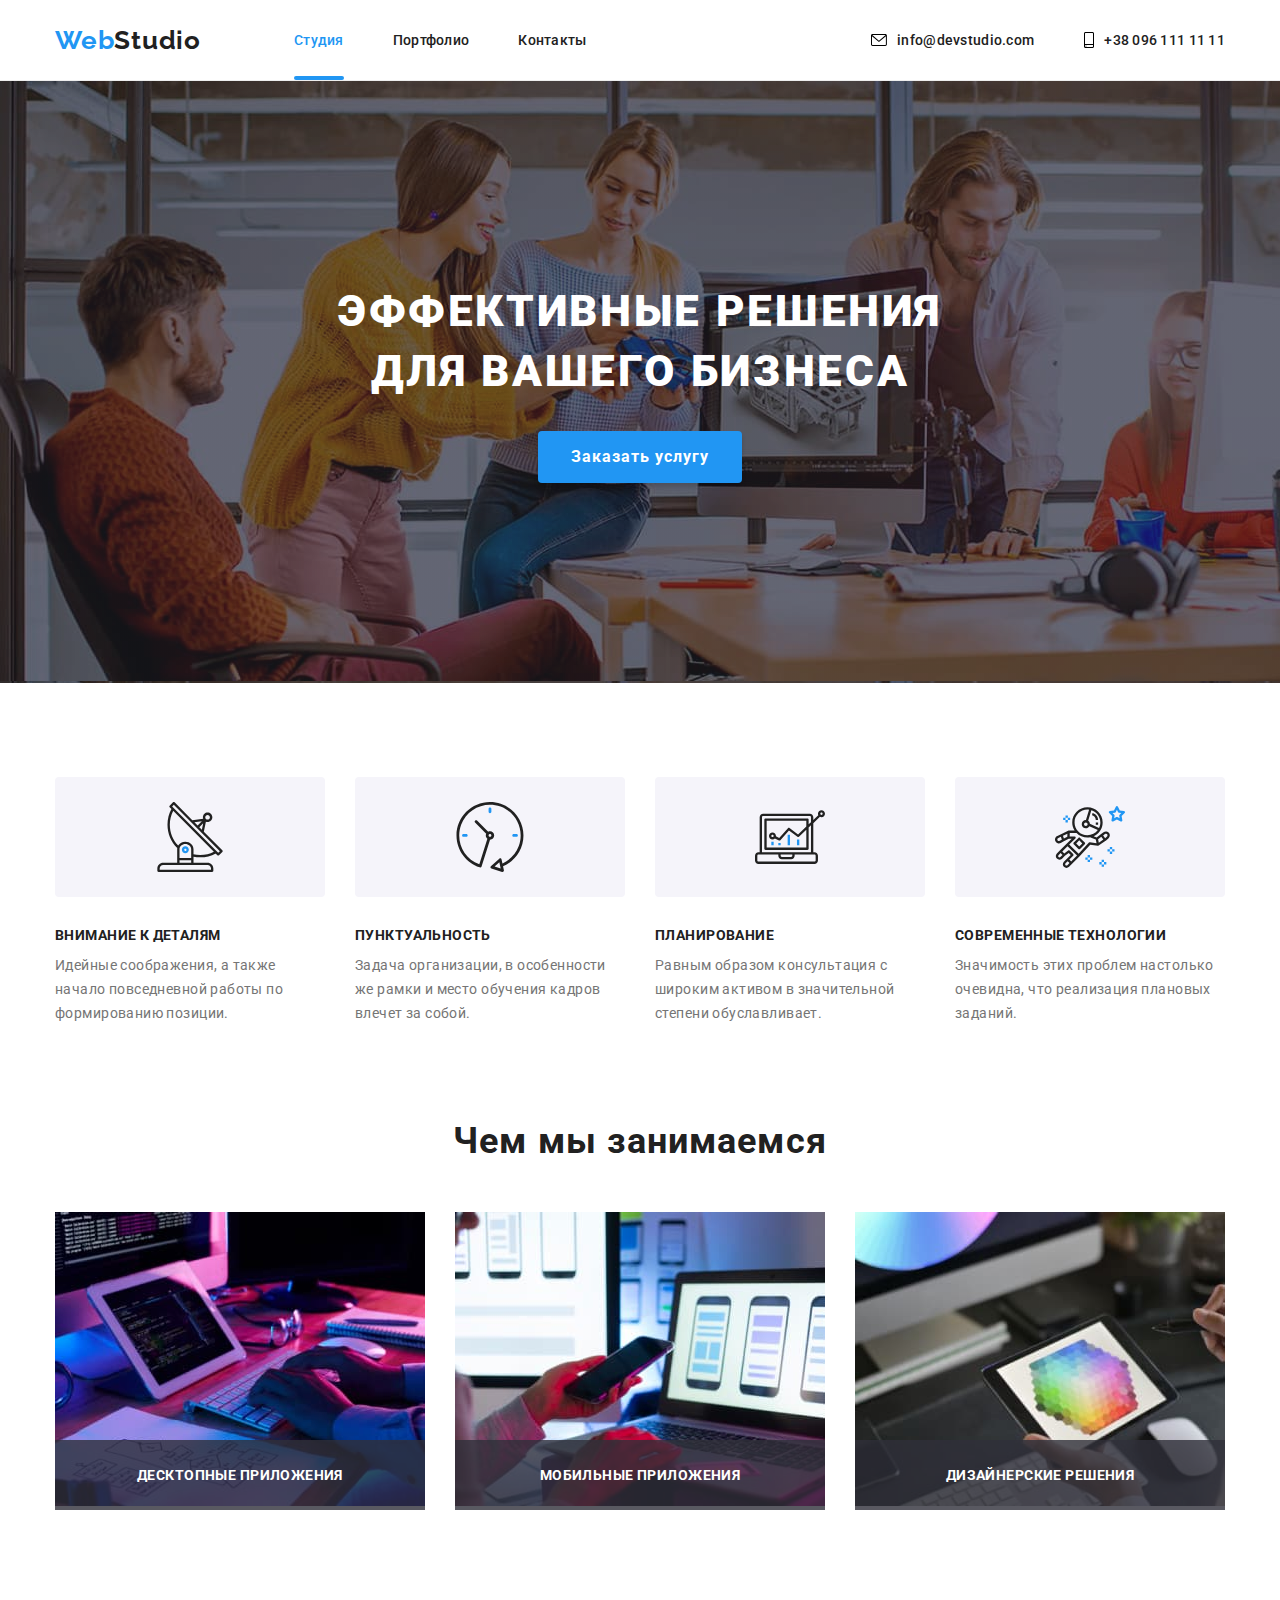
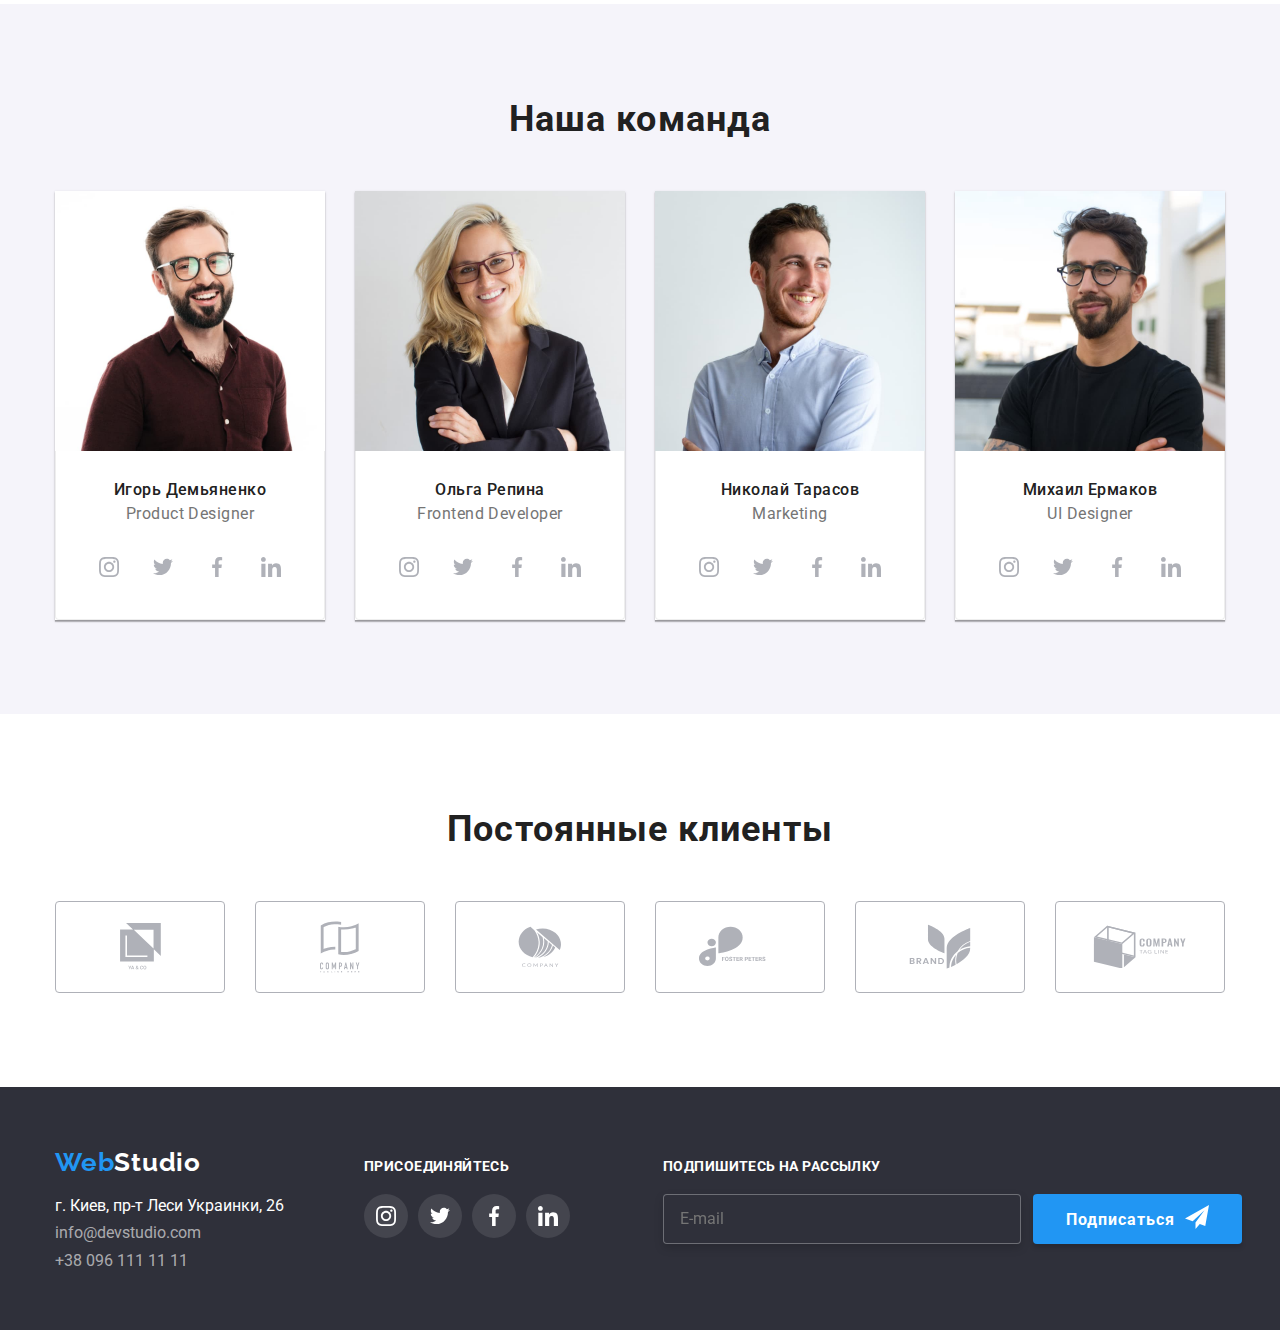
==== index.html @ 16859b75 "goit-markup-hw-06" ====
<!DOCTYPE html>
<html lang="ru">

<head>
    <meta charset="UTF-8">
    <meta http-equiv="X-UA-Compatible" content="IE=edge">
    <meta name="viewport" content="width=device-width, initial-scale=1.0">
    <title>Document</title>
    <link rel="preconnect" href="https://fonts.gstatic.com">
    <link href="https://fonts.googleapis.com/css2?family=Raleway:wght@700&family=Roboto:wght@400;500;700;900&display=swap"
        rel="stylesheet">
    <link rel="stylesheet" href="https://cdnjs.cloudflare.com/ajax/libs/modern-normalize/1.0.0/modern-normalize.min.css">
    <link rel="stylesheet" href="./css/styles.css">
</head>

<body>
    <!-- Header content -->
    <header class="header">
       <div class="container main-nav"> 
           <nav class="nav">   
            <a href="./index.html" class="logo"> <span class="web">Web</span>Studio</a>
            <ul class="link">
                <li class="nav-item"> 
                    <a href=" " class="item current" >Студия</a> </li>
                <li class="nav-item"> 
                    <a href="./portfolio.html" class="item"> Портфолио</a> </li>
                <li class="nav-item"> 
                    <a href=" " class="item">Контакты</a> </li>
            </ul>
            </nav> 
            <ul class="link">
                <li class="link-item"> 
                    <a href="mailto:info@devstudio.com" class="item">
                        <svg class="header-icon" width="16" height="12">
                            <use href="./images/icons.svg#icon-envelope"></use>
                        </svg>
                        info@devstudio.com </a>
                </li>
                <li class="link-item"> 
                    <a href="tel:+380961111111" class="item">
                        <svg class="header-icon" width="10" height="16">
                            <use href="./images/icons.svg#icon-smartphone"></use>
                        </svg>
                        +38 096 111 11 11</a>
                </li>
            </ul> 
       </div>
    </header>
    <!-- Main content -->
    <main>
        <!-- The main section-->
        <section class="hero">
            <h1 class="hero-title"> Эффективные решения <br>для вашего бизнеса</h1>
            <button data-modal-open type="button" class="button"> Заказать услугу </button>
        </section>
        <!-- Section features -->
        <section class="features">
            <div class="container section">
            <h2 class="title" hidden>Особенности</h2>
            <ul class="link">
                <li class="features-list">
                    <div class="features-link">
                        <svg class="features-icon" width="70" height="70">
                            <use href="./images/icons.svg#icon-antenna1"></use>
                        </svg>
                    </div>
                    <h3 class="subtitle">Внимание к деталям</h3>
                    <p class="text">Идейные соображения, а также начало повседневной работы по формированию позиции.</p>
                </li>
                <li class="features-list">
                    <div class="features-link">
                        <svg class="features-icon" width="70" height="70">
                            <use href="./images/icons.svg#icon-clock1"></use>
                        </svg>
                    </div>
                    <h3 class="subtitle">Пунктуальность</h3>
                    <p class="text">Задача организации, в особенности же рамки и место обучения кадров влечет за собой.</p>
                </li>
                <li class="features-list">
                    <div class="features-link">
                        <svg class="features-icon" width="70" height="70">
                            <use href="./images/icons.svg#icon-diagram1"></use>
                        </svg>
                    </div>
                    <h3 class="subtitle">Планирование</h3>
                    <p class="text">Равным образом консультация с широким активом в значительной степени обуславливает.</p>
                </li>
                <li class="features-list">
                    <div class="features-link">
                        <svg class="features-icon" width="70" height="70">
                            <use href="./images/icons.svg#icon-astronaut1"></use>
                        </svg>
                    </div>
                    <h3 class="subtitle">Современные технологии</h3>
                    <p class="text">Значимость этих проблем настолько очевидна, что реализация плановых заданий.</p>
                </li>
            </ul>
            </div>
        </section>
        <!--Section what are we doing -->
        <section class="work">
            <div class="container section">
            <h2 class="title">Чем мы занимаемся</h2>
            <ul class="link">
                <li class="work-thamb">
                    <img src="./images/box1.jpg" alt="box1" width="370">
                    <h3 class="subtitle">Десктопные приложения</h3>
                </li>
                <li class="work-thamb">
                    <img src="./images/box2.jpg" alt="box2" width="370">
                    <h3 class="subtitle">Мобильные приложения</h3>
                </li>
                <li class="work-thamb">
                    <img src="./images/box3.jpg" alt="box3" width="370">
                    <h3 class="subtitle">Дизайнерские решения</h3>
                </li>
            </ul>
            </div>
        </section>
        <!--Section command -->
        <section class="command">
            <div class="container section">
            <h2 class="title">Наша команда</h2>
            <ul class="link">
                <li class="command-card">
                    <img src="./images/img1.jpg" alt="img1" width="270" class="img">
                    <div class="command-text">
                    <h3 class="heading">Игорь Демьяненко</h3>
                    <p class="desc">Product Designer</p>
                    <ul class="command-list">
                        <li class="command-item">
                            <a class="command-icon" href="#">
                                <svg  widht="20" height="20">
                                    <use href="./images/icons.svg#icon-instagram2"></use>
                                </svg>
                            </a>
                        </li>
                        <li class="command-item">
                            <a class="command-icon" href="#">
                                <svg  widht="20" height="20">
                                    <use href="./images/icons.svg#icon-twitter1"></use>
                                </svg>
                            </a>
                        </li>
                        <li class="command-item">
                            <a class="command-icon" href="#">
                                <svg widht="20" height="20">
                                    <use href="./images/icons.svg#icon-facebook1"></use>
                                </svg>
                            </a>
                        </li>
                        <li class="command-item">
                            <a class="command-icon" href="#">
                                <svg widht="20" height="20">
                                    <use href="./images/icons.svg#icon-linkedin1"></use>
                                </svg>
                            </a>
                        </li>
                    </ul>
                    </div>
                </li>
                <li class="command-card">
                    <img src="./images/img2.jpg" alt="img2" width="270" class="img">
                    <div class="command-text">
                    <h3  class="heading">Ольга Репина</h3>
                    <p class="desc">Frontend Developer</p>
                    <ul class="command-list">
                    <li class="command-item">
                        <a class="command-icon" href="#">
                                <svg widht="20" height="20">
                                    <use href="./images/icons.svg#icon-instagram2"></use>
                                </svg>
                            </a>
                        </li>
                    <li class="command-item">
                        <a class="command-icon" href="#">
                            <svg  widht="20" height="20">
                                <use href="./images/icons.svg#icon-twitter1"></use>
                            </svg>
                        </a>
                        </li>
                    <li class="command-item">
                        <a class="command-icon" href="#">
                                <svg widht="20" height="20">
                                    <use href="./images/icons.svg#icon-facebook1"></use>
                                </svg>
                            </a>
                        </li>
                        <li class="command-item">
                            <a class="command-icon" href="#">
                                <svg widht="20" height="20">
                                    <use href="./images/icons.svg#icon-linkedin1"></use>
                                </svg>
                            </a>
                        </li>
                    </ul>
                    </div>
                </li>
                <li class="command-card">
                    <img src="./images/img3.jpg" alt="img3" width="270" class="img">
                    <div class="command-text">
                    <h3  class="heading">Николай Тарасов</h3>
                    <p class="desc">Marketing</p>
                    <ul class="command-list">
                    <li class="command-item">
                        <a class="command-icon" href="#">
                                <svg widht="20" height="20">
                                    <use href="./images/icons.svg#icon-instagram2"></use>
                                </svg>
                            </a>
                        </li>
                    <li class="command-item">
                        <a class="command-icon" href="#">
                                <svg widht="20" height="20">
                                    <use href="./images/icons.svg#icon-twitter1"></use>
                                </svg>
                            </a>
                        </li>
                    <li class="command-item">
                        <a class="command-icon" href="#">
                                <svg widht="20" height="20">
                                    <use href="./images/icons.svg#icon-facebook1"></use>
                                </svg>
                            </a>
                        </li>
                        <li class="command-item">
                            <a class="command-icon" href="#">
                                <svg widht="20" height="20">
                                    <use href="./images/icons.svg#icon-linkedin1"></use>
                                </svg>
                            </a>
                        </li>
                    </ul>
                    </div>
                </li>
                <li class="command-card">
                    <img src="./images/img4.jpg" alt="img4" width="270" class="img">
                    <div class="command-text">
                    <h3  class="heading">Михаил Ермаков</h3>
                    <p class="desc">UI Designer</p>
                    <ul class="command-list">
                    <li class="command-item">
                        <a class="command-icon" href="#">
                                <svg widht="20" height="20">
                                    <use href="./images/icons.svg#icon-instagram2"></use>
                                </svg>
                            </a>
                        </li>
                    <li class="command-item">
                        <a class="command-icon" href="#">
                                <svg widht="20" height="20">
                                    <use href="./images/icons.svg#icon-twitter1"></use>
                                </svg>
                            </a>
                        </li>
                        <li class="command-item">
                            <a class="command-icon" href="#">
                                <svg widht="20" height="20">
                                    <use href="./images/icons.svg#icon-facebook1"></use>
                                </svg>
                            </a>
                        </li>
                        <li class="command-item">
                            <a class="command-icon" href="#">
                                <svg widht="20" height="20">
                                    <use href="./images/icons.svg#icon-linkedin1"></use>
                                </svg>
                            </a>
                        </li>
                    </ul>
                    </div>
                </li>
            </ul>
            </div>
        </section>
        <!--Client section-->
        <section class="client">
            <div class="container section">
                <h2 class="title">Постоянные клиенты</h2>
                 <ul class="client-list">
                    <li class="client-item">
                        <a class="client-icon" href="#">
                            <svg width="41" height="46.7">
                                <use href="./images/icons.svg#icon-group"></use>
                            </svg>
                        </a>
                    </li>
                    <li class="client-item">
                        <a class="client-icon" href="#">
                            <svg width="40" height="52">
                                <use href="./images/icons.svg#icon-group1"></use>
                            </svg>
                        </a>
                    </li>
                    <li class="client-item">
                        <a class="client-icon" href="#">
                            <svg width="43.46" height="41.18">
                                <use href="./images/icons.svg#icon-group2"></use>
                            </svg>
                        </a>
                    </li>
                    <li class="client-item">
                        <a class="client-icon" href="#">
                            <svg width="84.44" height="40.62">
                                <use href="./images/icons.svg#icon-group3"></use>
                            </svg>
                        </a>
                    </li>
                    <li class="client-item">
                        <a class="client-icon" href="#">
                            <svg width="62.54" height="45.43">
                                <use href="./images/icons.svg#icon-group4"></use>
                            </svg>
                        </a>
                    </li>
                    <li class="client-item">
                        <a class="client-icon" href="#">
                            <svg width="93.79" height="43.93">
                                <use href="./images/icons.svg#icon-group5"></use>
                            </svg>
                        </a>
                    </li>
                </ul>
            </div>
        </section>
    </main>
    <!-- Footer content -->
<footer class="footer">
    <div class="container footer-conteiner">
        <div class="footer-adress">
            <a href="/" class="logo"> <span class="web">Web</span>Studio</a>
            <address>
                <p class="address"> г. Киев, пр-т Леси Украинки, 26 </p>
            </address>
            <ul class="link">
                <li class="footer-link"> <a href="mailto:info@devstudio.com" class="footer-contact">info@devstudio.com
                    </a></li>
                <li> <a href="tel:+380961111111" class="footer-contact">+38 096 111 11 11</a> </li>
            </ul>
        </div>
        <div class="footer-icons">
            <p class="footer-title">присоединяйтесь</p>
            <ul class="footer-list">
                <li class="footer-item">
                    <a class="footer-link-icon" href="#">
                        <svg class="footer-icon" widht="20" height="20">
                            <use href="./images/icons.svg#icon-instagram2"></use>
                        </svg>
                    </a>
                </li>
                <li class="footer-item">
                    <a class="footer-link-icon" href="#">
                        <svg class="footer-icon" widht="20" height="20">
                            <use href="./images/icons.svg#icon-twitter1"></use>
                        </svg>
                    </a>
                </li>
                <li class="footer-item">
                    <a class="footer-link-icon" href="#">
                        <svg class="footer-icon" widht="20" height="20">
                            <use href="./images/icons.svg#icon-facebook1"></use>
                        </svg>
                    </a>
                </li>
                <li class="footer-item">
                    <a class="footer-link-icon" href="#">
                        <svg class="footer-icon" widht="20" height="20">
                            <use href="./images/icons.svg#icon-linkedin1"></use>
                        </svg>
                    </a>
                </li>
            </ul>
        </div>
        <div>
            <p class="footer-title">Подпишитесь на рассылку</p>
            <div class="footer-send">
                <input class="footer-input" type="email" name="email" id="email" placeholder="E-mail" />
                <button type="submit" class="button">Подписаться
                    <svg class="footer-iconsend" width="24" height="24">
                        <use href="./images/icons.svg#icon-iconsend"></use>
                    </svg>
                </button>
            </div>
        </div>
    </div>
</footer>
    <div class="backdrop is-hidden" data-modal>
        <div class="modal-content">
            <button data-modal-close type="button" class="modal-close">
                <svg width="11" height="11">
                    <use href="./images/icons.svg#icon-Vector1"></use>
                </svg>
            </button>
           <form class="form">
               <p class="form-title">Оставьте свои данные, мы вам перезвоним</p>
            <div class="form-field">
                <label for="name">Имя</label>
                <input class="form-imput" type="name" name="name" id="name" />
                <svg class="form-icon" width="18" height="18">
                    <use href="./images/icons.svg#icon-Vectorname"></use>
                </svg>
            </div>
            <div class="form-field">
                <label for="tel">Телефон</label>
                <input class="form-imput" type="tel" name="tel" id="tel" />
                <svg class="form-icon" width="18" height="18">
                    <use href="./images/icons.svg#icon-Vectortel"></use>
                </svg>
            </div>
            <div class="form-field">
                <label for="email">Почта</label>
                <input class="form-imput" type="email" name="email" id="email" />
                <svg class="form-icon" width="18" height="18">
                    <use href="./images/icons.svg#icon-Vectormail"></use>
                </svg>
            </div>

            <div class="form-field">
                <label class="comment">Комментарий</label>
                <textarea name="comment" id="comment" placeholder="Введите текст"></textarea>
            </div>
            <div class="form-consent">
                <input class="checkbox" type="checkbox" name="consent" id="consent" />
                
                <label class="checkbox-label" for="consent">
                    <svg class="checkbox-icon" width="16" height="15">
                    <use href="./images/icons.svg#icon-Vectorgal"></use>
                    </svg>
                    Соглашаюсь с рассылкой и принимаю 
                    <a href="#">Условия договора</a></label>
            </div>
            <button type="submit" class="button">Отправить</button>
        </form> 
        </div>
    </div>
    <script src="./modal.js"></script>
</body>

</html>
---- css/styles.css ----
:root {
  --primari-text-color: #212121;
  --title-text-color: #757575;
  --accent-color: #2196f3;
  --primari-white-color: #ffffff;
  --bg-hero-color: #2f303a;
  --bg-command-color: #f5f4fa;
  --bg-hero-button-color: #188ce8;
  --footer-item-color: rgba(255, 255, 255, 0.6);
  --command-card-color: #eeeeee;
  --hero-linear-gradient: rgba(47, 48, 58, 0.4);
  --footer-bg-icon: rgba(255, 255, 255, 0.1);
  --icons-color: #afb1b8;
  --bg-portfolio-card: rgba(33, 150, 243, 0.9);
  --main-font: "Roboto", sans-serif;
  --accent-font: "Raleway", sans-serif;
}

body {
  font-family: var(--main-font);
  font-style: normal;
  font-weight: normal;
  color: var(--primari-text-color);
  background-color: var(--primari-white-color);
}

.link {
  margin: 0;
  padding: 0;
  list-style: none;
}

.container {
  width: 1200px;
  padding-left: 15px;
  padding-right: 15px;
  margin: 0 auto;
}

/* Header content */
.header {
  font-weight: 500;
  font-size: 14px;
  line-height: 1.172;
  letter-spacing: 0.02em;
  text-align: center;
  border-bottom: 1px solid var(--command-card-color);
}
.header .nav {
  display: flex;
  justify-content: center;
  align-items: center;
}

.header .link {
  display: flex;
  margin-left: auto;
}

.header .container {
  display: flex;
  justify-content: center;
  align-items: center;
}

.logo {
  margin-right: 93px;
  font-family: var(--accent-font);
  font-weight: bold;
  font-size: 26px;
  line-height: 1.173;
  letter-spacing: 0.03em;
  text-decoration: none;
  color: var(--primari-text-color);
}

.item {
  display: flex;
  color: var(--primari-text-color);
  text-decoration: none;
  padding-top: 32px;
  padding-bottom: 32px;
  align-items: center;
  transition: color 250ms cubic-bezier(0.4, 0, 0.2, 1);
}

.item:hover,
.item:focus {
  color: var(--accent-color);
}

.nav .nav-item + .nav-item {
  margin-left: 49px;
}

.link .link-item + .link-item {
  margin-left: 50px;
}

.web {
  color: var(--accent-color);
}
.current {
  position: relative;
  color: var(--accent-color);
}

.current::after {
  position: absolute;
  content: " ";
  left: 0;
  bottom: 0;
  width: 100%;
  height: 4px;
  border-radius: 2px;
  background-color: var(--accent-color);
}

.header-icon {
  margin-right: 10px;
  transition: fill 250ms cubic-bezier(0.4, 0, 0.2, 1);
}

.link-item:hover,
.link-item:focus {
  fill: var(--accent-color);
}

.link-item {
  display: flex;
}

/* The main section */

.hero {
  background-color: var(--bg-hero-color);
  padding-top: 200px;
  padding-bottom: 200px;
  text-align: center;
  max-width: 1600px;
  margin-left: auto;
  margin-right: auto;
  background-image: linear-gradient(
      rgba(47, 48, 58, 0.4),
      rgba(47, 48, 58, 0.4)
    ),
    url(../images/bghero.jpg);
}
.hero-title {
  font-weight: 900;
  font-size: 44px;
  line-height: 1.364;
  letter-spacing: 0.06em;
  text-transform: uppercase;
  color: var(--primari-white-color);
  margin-top: 0;
  margin-bottom: 30px;
}
.button {
  display: inline-block;
  font-family: inherit;
  font-weight: bold;
  font-size: 16px;
  line-height: 1.875;
  letter-spacing: 0.06em;
  padding: 10px 32px;
  cursor: pointer;
  border-radius: 4px;
  color: var(--primari-white-color);
  background-color: var(--accent-color);
  min-width: 200px;
  border: 1px solid transparent;
  box-shadow: 0px 4px 4px rgba(0, 0, 0, 0.15);
  transition: color 250ms cubic-bezier(0.4, 0, 0.2, 1),
    background-color cubic-bezier(0.4, 0, 0.2, 1);
}
.button:hover,
.button:focus {
  color: var(--primari-white-color);
  background-color: var(--bg-hero-button-color);
}

.section {
  padding-top: 94px;
  padding-bottom: 94px;
}
/* Titel section */

.title {
  font-weight: bold;
  font-size: 36px;
  line-height: 1.172;
  letter-spacing: 0.03em;
  margin-bottom: 50px;
  margin-top: 0;
  text-align: center;
}

/* Section features */

.features .link {
  display: flex;
}

.features-list:not(:last-child) {
  margin-right: 30px;
}

.features-link {
  display: flex;
  width: 270px;
  height: 120px;
  margin-bottom: 30px;
  border-radius: 4px;
  justify-content: center;
  align-items: center;
  background-color: var(--bg-command-color);
}

.subtitle {
  margin: 0;
  margin-bottom: 10px;
  font-weight: bold;
  font-size: 14px;
  line-height: 1.172;
  letter-spacing: 0.03em;
  text-transform: uppercase;
}
.text {
  margin: 0;
  font-size: 14px;
  line-height: 1.714;
  letter-spacing: 0.03em;
  color: var(--title-text-color);
}

/* ection what are we doing*/
.work .section {
  padding-top: 0px;
}

.work .link {
  display: flex;
  justify-content: space-between;
}

.work .subtitle {
  position: absolute;
  bottom: 0;
  left: 0;
  right: 0;
  padding-top: 27px;
  padding-bottom: 27px;
  text-align: center;
  color: var(--primari-white-color);
  background: rgba(47, 48, 58, 0.8);
  margin: 0px;
}
.work-thamb {
  position: relative;
}

/* Section command */

.command {
  background-color: var(--bg-command-color);
  text-align: center;
}

.command-card {
  width: 270px;
  background-color: var(--primari-white-color);
  box-shadow: 0px 1px 3px rgba(0, 0, 0, 0.12), 0px 1px 1px rgba(0, 0, 0, 0.14),
    0px 2px 1px rgba(0, 0, 0, 0.2);
}
.command-card:not(:last-child) {
  margin-right: 30px;
}

.command .link {
  display: flex;
  justify-content: space-between;
}

.heading {
  font-weight: 500;
  font-size: 16px;
  line-height: 1.172;
  letter-spacing: 0.03em;
  margin: 0px;
}
.desc {
  font-size: 16px;
  line-height: 1.172;
  letter-spacing: 0.03em;
  color: var(--title-text-color);
}
.command-text {
  padding-top: 30px;
  padding-bottom: 30px;
  border: 1px solid var(--command-card-color);
  border-top: none;
  border-radius: 0 0 4px 4px;
  box-sizing: border-box;
}
.command-list {
  margin: 0 auto;
  margin-top: 16px;
  display: flex;
  justify-content: center;
  padding: 0;
}
.command-item {
  display: flex;
  justify-content: center;
  align-items: center;
}

.command-item:not(:last-child) {
  margin-right: 10px;
}

.command-icon {
  width: 44px;
  height: 44px;
  border-radius: 50%;
  display: flex;
  justify-content: center;
  align-items: center;
  fill: var(--icons-color);
  transition: background-color 250ms cubic-bezier(0.4, 0, 0.2, 1),
    fill 250ms cubic-bezier(0.4, 0, 0.2, 1);
}
.command-icon:hover,
.command-icon:focus {
  background-color: var(--accent-color);
}

.command-icon:hover,
.command-icon:focus {
  fill: var(--primari-white-color);
}

/* Footer content */

.footer {
  background-color: var(--bg-hero-color);
  padding-top: 60px;
  padding-bottom: 60px;
  margin: 0;
}
.footer .logo {
  display: block;
  margin-bottom: 20px;
  color: var(--primari-white-color);
}
.footer-adress {
  display: block;
}
.footer .address {
  font-style: normal;
  color: var(--primari-white-color);
  margin-top: 0px;
  margin-bottom: 9px;
}
.footer-contact {
  display: block;
  font-family: inherit;
  text-decoration: none;
  color: var(--footer-item-color);
  transition: color 250ms cubic-bezier(0.4, 0, 0.2, 1);
}
.footer-contact:hover,
.footer-contact:focus {
  color: var(--accent-color);
}

.footer-adress .footer-link {
  margin-bottom: 9px;
}

.footer-icons {
  display: block;
  margin-left: 70px;
  margin-right: 93px;
}

.footer-title {
  margin: 0;
  margin-bottom: 20px;
  font-weight: 700;
  font-size: 14px;
  line-height: 1.172;
  letter-spacing: 0.03em;
  text-transform: uppercase;
  color: var(--primari-white-color);
}

.footer-list {
  display: flex;
  margin: 0;
  padding: 0;
}
.footer-item {
  list-style: none;
}

.footer-item:not(:last-child) {
  margin-right: 10px;
}
.footer-link-icon {
  display: flex;
  justify-content: center;
  align-items: center;
  width: 44px;
  height: 44px;
  border-radius: 50%;
  background-color: var(--footer-bg-icon);
  transition: background-color 250ms cubic-bezier(0.4, 0, 0.2, 1);
}

.footer-link-icon:hover,
.footer-link-icon:focus {
  background-color: var(--accent-color);
}

.footer-icon {
  fill: var(--primari-white-color);
}

.footer-conteiner {
  display: flex;
  align-items: baseline;
}

.footer-input {
  width: 358px;
  height: 50px;
  padding: 15px 16px;
  margin-right: 12px;
  background-color: var(--bg-hero-color);
  border: 1px solid rgba(255, 255, 255, 0.3);
  box-sizing: border-box;
  filter: drop-shadow(0px 4px 4px rgba(0, 0, 0, 0.15));
  border-radius: 4px;
}
.footer .button {
  height: 50px;
  height: 50px;
  display: flex;
  justify-content: center;
  text-align: center;
  margin-right: 0px;
}

.footer-iconsend {
  margin-left: 10px;
}
.footer-send {
  display: flex;
}

/* client section */
.client-list {
  margin: 0;
  padding: 0;
  display: flex;
  justify-content: center;
}

.client-item {
  list-style: none;
}
.client-item:not(:last-child) {
  margin-right: 30px;
}

.client-icon {
  display: flex;
  justify-content: center;
  align-items: center;
  width: 170px;
  height: 92px;
  border: 1px solid #afb1b8;
  border-radius: 4px;
  fill: var(--icons-color);
  transition: fill 250ms cubic-bezier(0.4, 0, 0.2, 1),
    border-color 250ms cubic-bezier(0.4, 0, 0.2, 1);
}

.client-icon:hover,
.client-icon:focus {
  fill: var(--accent-color);
  border-color: var(--accent-color);
}

/* portfolio css */

.link-buttons {
  display: flex;
  justify-content: center;
  margin-bottom: 50px;
}
.buttons {
  display: block;
  font-family: inherit;
  font-size: 16px;
  font-weight: 500;
  line-height: 1.625;
  letter-spacing: 0.03em;
  padding: 6px 22px;
  cursor: pointer;
  color: var(--primari-text-color);
  background-color: var(--bg-command-color);
  border-radius: 4px;
  border: 1px solid transparent;
  text-align: center;
  transition: background-color 250ms cubic-bezier(0.4, 0, 0.2, 1),
    color 250ms cubic-bezier(0.4, 0, 0.2, 1);
}

.portfolio-buttons:not(:last-child) {
  margin-right: 8px;
}

.buttons:hover,
.buttons:focus {
  color: var(--primari-white-color);
  background-color: var(--accent-color);
  box-shadow: 0px 3px 1px rgba(0, 0, 0, 0.1), 0px 1px 2px rgba(0, 0, 0, 0.08),
    0px 2px 2px rgba(0, 0, 0, 0.12);
}

.card {
  display: block;
  width: 370px;
  margin-right: 30px;
  margin-bottom: 30px;
  background: var(--primari-white-color);
  box-sizing: border-box;
}

.card:nth-child(3n) {
  margin-right: 0px;
}
.card:nth-last-child(-n + 3) {
  margin-bottom: 0px;
}
.link-card {
  display: flex;
  flex-wrap: wrap;
}

.card-text {
  border: 1px solid var(--command-card-color);
  border-top: none;
  padding-left: 24px;
  padding-right: 24px;
  padding-top: 20px;
  padding-bottom: 20px;
}

.caption {
  font-weight: bold;
  font-size: 18px;
  line-height: 2;
  letter-spacing: 0.06em;
  margin: 0px;
}
.link .desc {
  line-height: 1.875;
  margin: 0;
}

.img {
  display: block;
  min-width: 100%;
}
.card-list {
  display: inline-block;
  transition: box-shadov 250ms cubic-bezier(0.4, 0, 0.2, 1);
  text-decoration: none;
  margin: 0px;
  color: inherit;
}
.card-list:hover,
.card-list:focus {
  box-shadow: 0px 1px 3px rgba(0, 0, 0, 0.12), 0px 1px 1px rgba(0, 0, 0, 0.14),
    0px 2px 1px rgba(0, 0, 0, 0.2);
}
.p-card-overlay {
  position: relative;
  overflow: hidden;
}

.text-overlay {
  position: absolute;
  display: flex;
  align-items: center;
  width: 100%;
  height: 100%;
  top: 100%;
  left: 0;
  margin: 0;
  padding: 24px;
  font-size: 18px;
  line-height: 1.556;
  letter-spacing: 0.03em;
  color: var(--primari-white-color);
  background-color: var(--bg-portfolio-card);
  transition: transform 250ms cubic-bezier(0.4, 0, 0.2, 1);
}
.card-list:hover .text-overlay,
.card-list:focus .text-overlay {
  transform: translateY(-100%);
}

/* modal css */
.backdrop {
  position: fixed;
  top: 0;
  left: 0;
  width: 100%;
  height: 100%;
  background-color: rgba(0, 0, 0, 0.2);
  opacity: 1;
  transition: opacity 250ms cubic-bezier(0.4, 0, 0.2, 1);
}
.modal-content {
  position: absolute;
  width: 528px;
  height: 581px;
  padding: 40px;
  top: 50%;
  left: 50%;
  transform: translate(-50%, -50%);
  border-radius: 4px;
  background-color: var(--primari-white-color);
  box-shadow: 0px 1px 3px rgb(0 0 0 / 12%), 0px 1px 1px rgb(0 0 0 / 14%),
    0px 2px 1px rgb(0 0 0 / 20%);
  transition: transform 250ms cubic-bezier(0.4, 0, 0.2, 1);
}
.modal-close {
  position: absolute;
  top: 8px;
  right: 8px;
  width: 30px;
  height: 30px;
  border: 1px solid rgba(0, 0, 0, 0.1);
  border-radius: 50%;
  display: flex;
  justify-content: center;
  align-items: center;
  padding: 0;
  background-color: var(--primari-white-color);
  fill: var(--primari-text-color);
  cursor: pointer;
  transition: fill 250ms cubic-bezier(0.4, 0, 0.2, 1);
}
.modal-close:focus,
.modal-close:hover {
  fill: var(--accent-color);
}

.is-hidden {
  opacity: 0;
  pointer-events: none;
  transition: opacity 250ms cubic-bezier(0.4, 0, 0.2, 1),
    visibility 250ms cubic-bezier(0.4, 0, 0.2, 1);
}

/* form css */
textarea {
  resize: none;
  height: 120px;
  padding: 12px 11px;
  border: 1px solid rgba(33, 33, 33, 0.2);
  border-radius: 4px;
  transition: border-color 250ms cubic-bezier(0.4, 0, 0.2, 1);
}

.form {
  display: flex;
  flex-direction: column;
}
.form-title {
  margin: 0;
  margin-bottom: 12px;
  font-weight: bold;
  font-size: 20px;
  line-height: 1.172;
  text-align: center;
  letter-spacing: 0.03em;
}

.form-field {
  display: flex;
  flex-direction: column;
  margin-bottom: 10px;
  position: relative;
}
.form-field .form-imput {
  margin: 0;
  padding: 12px 11px;
  border: 1px solid rgba(33, 33, 33, 0.2);
  border-radius: 4px;
  padding-left: 42px;
  transition: border-color 250ms cubic-bezier(0.4, 0, 0.2, 1);
}

.form-field label {
  margin-bottom: 4px;
  color: var(--title-text-color);
}
.form-field input::placeholder {
  color: rgba(117, 117, 117, 0.5);
}

.form-consent {
  margin-bottom: 20px;
  display: flex;
  justify-content: center;
  align-items: center;
  cursor: pointer;
}

.form-consent label {
  margin-bottom: 4px;
  color: var(--title-text-color);
}
.form-consent a {
  color: var(--accent-color);
  font-size: 14px;
  line-height: 1.714;
  letter-spacing: 0.03em;
  text-decoration-line: underline;
}

.form .button {
  padding: 10px 55px;
  display: flex;
  justify-content: center;
  text-align: center;
  margin: auto;
}

.form-icon {
  position: absolute;
  top: 50%;
  left: 12px;
  transition: fill 250ms cubic-bezier(0.4, 0, 0.2, 1);
}

.form-imput:focus + .form-icon {
  fill: var(--accent-color);
}
.form-imput:focus,
textarea:focus {
  outline: none;
  border-color: var(--accent-color);
}
.checkbox {
  position: absolute;
  width: 1px;
  height: 1px;
  margin: -1px;
  border: 0;
  padding: 0;
  clip: rect(0 0 0 0);
  overflow: hidden;
}
.checkbox-icon {
  display: inline-block;
  border: 2px solid var(--primari-text-color);
  border-radius: 2px;
  cursor: pointer;
  transition: background-color 250ms cubic-bezier(0.4, 0, 0.2, 1);
}
.checkbox:focus + .checkbox-label .checkbox-icon {
  background-color: var(--accent-color);
  border-color: transparent;
}

.checkbox:checked + .checkbox-label .checkbox-icon {
  border-color: transparent;
  background-color: var(--accent-color);
  background-size: contain;
  background-origin: border-box;
}
.checkbox-label {
  margin: 0;
}
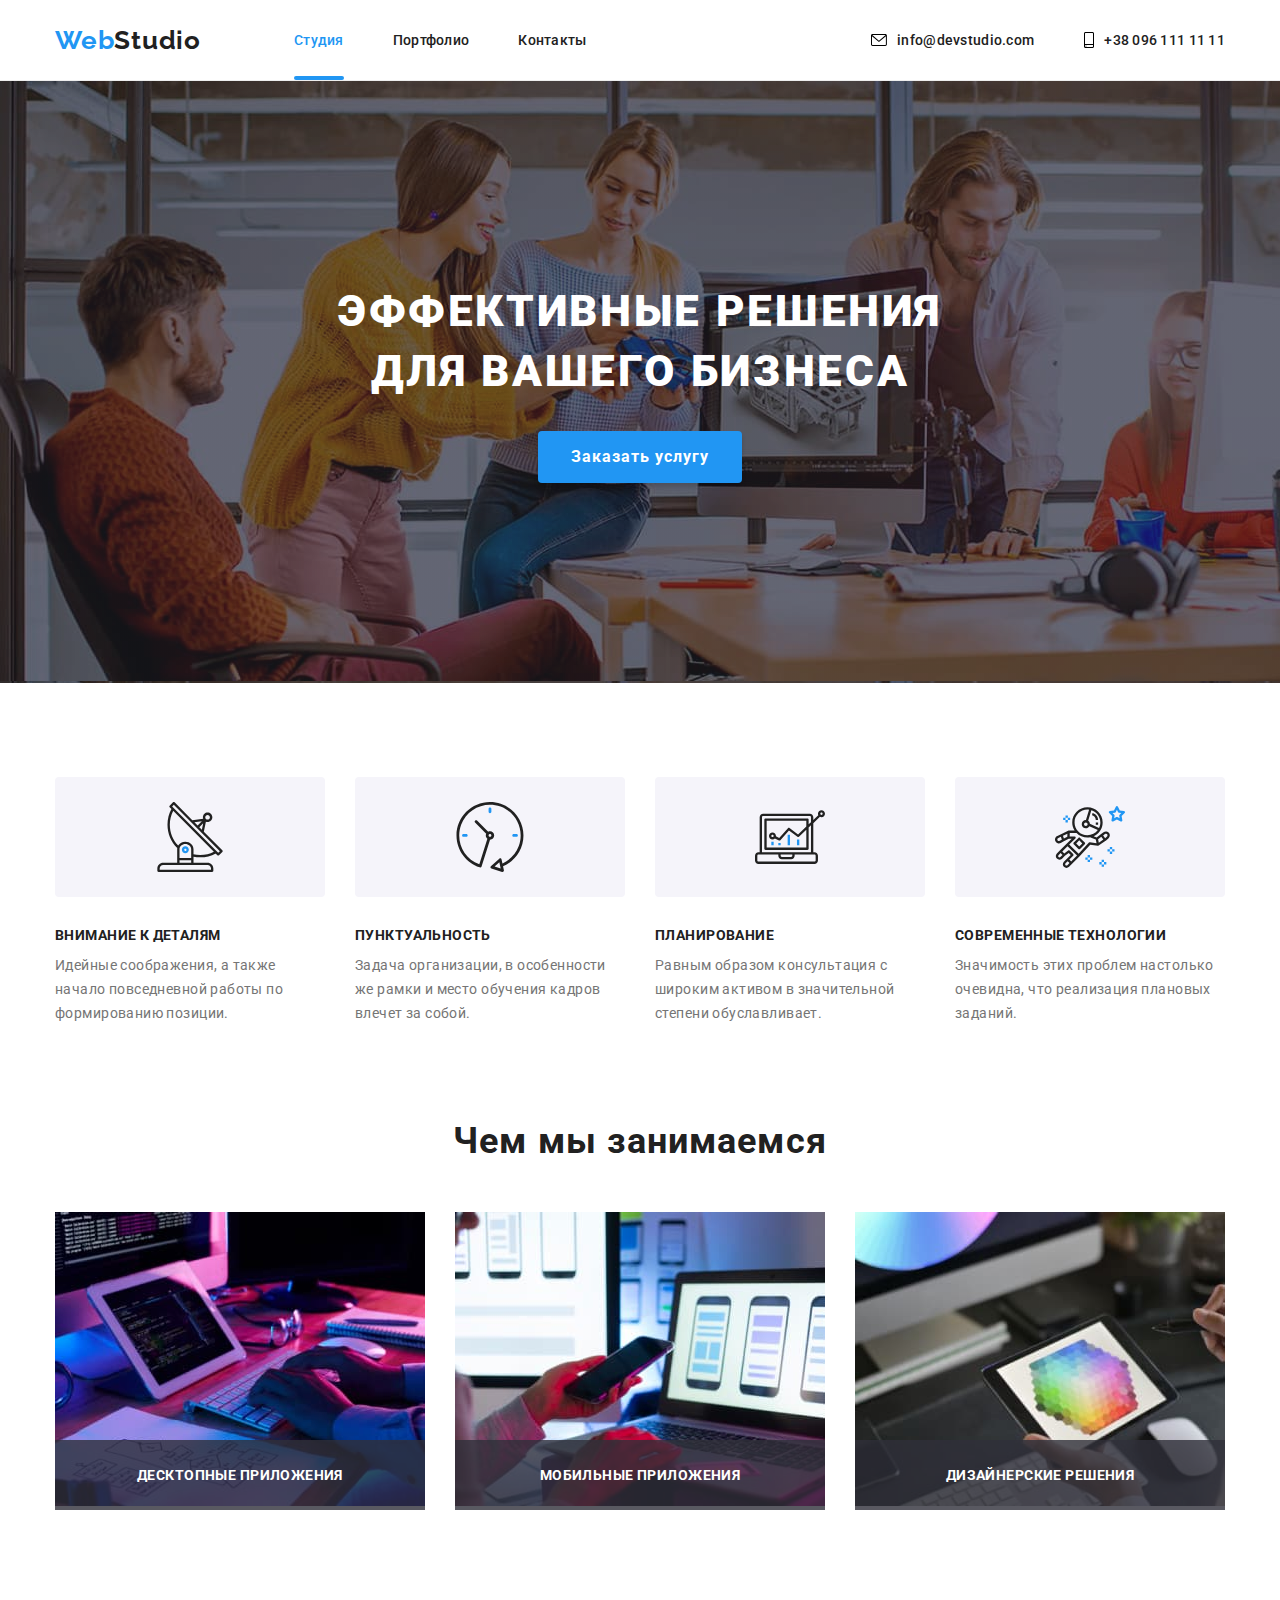
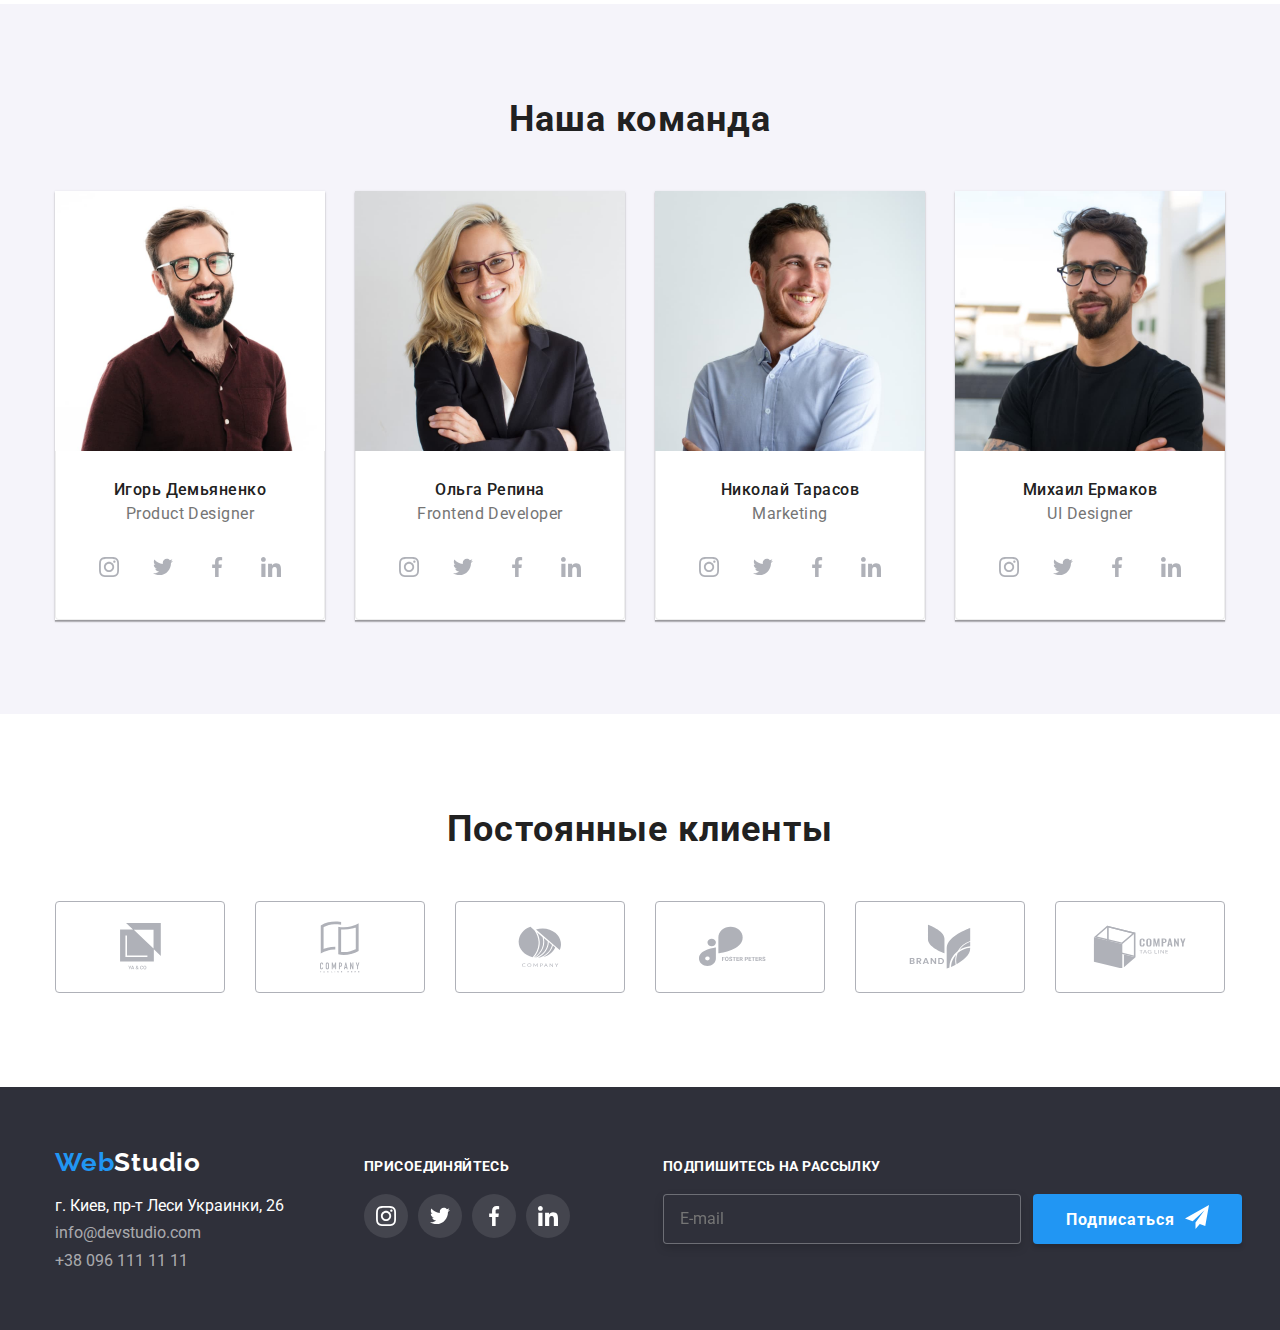
==== commit 70d754e1: "goit-markup-hw-06" ====
--- a/index.html
+++ b/index.html
@@ -130,28 +130,28 @@
                     <ul class="command-list">
                         <li class="command-item">
                             <a class="command-icon" href="#">
-                                <svg  widht="20" height="20">
+                                <svg class="command-svg">
                                     <use href="./images/icons.svg#icon-instagram2"></use>
                                 </svg>
                             </a>
                         </li>
                         <li class="command-item">
                             <a class="command-icon" href="#">
-                                <svg  widht="20" height="20">
+                                <svg class="command-svg">
                                     <use href="./images/icons.svg#icon-twitter1"></use>
                                 </svg>
                             </a>
                         </li>
                         <li class="command-item">
                             <a class="command-icon" href="#">
-                                <svg widht="20" height="20">
+                                <svg class="command-svg">
                                     <use href="./images/icons.svg#icon-facebook1"></use>
                                 </svg>
                             </a>
                         </li>
                         <li class="command-item">
                             <a class="command-icon" href="#">
-                                <svg widht="20" height="20">
+                                <svg class="command-svg">
                                     <use href="./images/icons.svg#icon-linkedin1"></use>
                                 </svg>
                             </a>
@@ -167,28 +167,28 @@
                     <ul class="command-list">
                     <li class="command-item">
                         <a class="command-icon" href="#">
-                                <svg widht="20" height="20">
+                                <svg class="command-svg">
                                     <use href="./images/icons.svg#icon-instagram2"></use>
                                 </svg>
                             </a>
                         </li>
                     <li class="command-item">
                         <a class="command-icon" href="#">
-                            <svg  widht="20" height="20">
+                            <svg  class="command-svg">
                                 <use href="./images/icons.svg#icon-twitter1"></use>
                             </svg>
                         </a>
                         </li>
                     <li class="command-item">
                         <a class="command-icon" href="#">
-                                <svg widht="20" height="20">
+                                <svg class="command-svg">
                                     <use href="./images/icons.svg#icon-facebook1"></use>
                                 </svg>
                             </a>
                         </li>
                         <li class="command-item">
                             <a class="command-icon" href="#">
-                                <svg widht="20" height="20">
+                                <svg class="command-svg">
                                     <use href="./images/icons.svg#icon-linkedin1"></use>
                                 </svg>
                             </a>
@@ -204,28 +204,28 @@
                     <ul class="command-list">
                     <li class="command-item">
                         <a class="command-icon" href="#">
-                                <svg widht="20" height="20">
+                                <svg class="command-svg">
                                     <use href="./images/icons.svg#icon-instagram2"></use>
                                 </svg>
                             </a>
                         </li>
                     <li class="command-item">
                         <a class="command-icon" href="#">
-                                <svg widht="20" height="20">
+                                <svg class="command-svg">
                                     <use href="./images/icons.svg#icon-twitter1"></use>
                                 </svg>
                             </a>
                         </li>
                     <li class="command-item">
                         <a class="command-icon" href="#">
-                                <svg widht="20" height="20">
+                                <svg class="command-svg">
                                     <use href="./images/icons.svg#icon-facebook1"></use>
                                 </svg>
                             </a>
                         </li>
                         <li class="command-item">
                             <a class="command-icon" href="#">
-                                <svg widht="20" height="20">
+                                <svg class="command-svg">
                                     <use href="./images/icons.svg#icon-linkedin1"></use>
                                 </svg>
                             </a>
@@ -241,28 +241,28 @@
                     <ul class="command-list">
                     <li class="command-item">
                         <a class="command-icon" href="#">
-                                <svg widht="20" height="20">
+                                <svg class="command-svg">
                                     <use href="./images/icons.svg#icon-instagram2"></use>
                                 </svg>
                             </a>
                         </li>
                     <li class="command-item">
                         <a class="command-icon" href="#">
-                                <svg widht="20" height="20">
+                                <svg class="command-svg">
                                     <use href="./images/icons.svg#icon-twitter1"></use>
                                 </svg>
                             </a>
                         </li>
                         <li class="command-item">
                             <a class="command-icon" href="#">
-                                <svg widht="20" height="20">
+                                <svg class="command-svg">
                                     <use href="./images/icons.svg#icon-facebook1"></use>
                                 </svg>
                             </a>
                         </li>
                         <li class="command-item">
                             <a class="command-icon" href="#">
-                                <svg widht="20" height="20">
+                                <svg class="command-svg">
                                     <use href="./images/icons.svg#icon-linkedin1"></use>
                                 </svg>
                             </a>
@@ -343,28 +343,28 @@
             <ul class="footer-list">
                 <li class="footer-item">
                     <a class="footer-link-icon" href="#">
-                        <svg class="footer-icon" widht="20" height="20">
+                        <svg class="footer-icon">
                             <use href="./images/icons.svg#icon-instagram2"></use>
                         </svg>
                     </a>
                 </li>
                 <li class="footer-item">
                     <a class="footer-link-icon" href="#">
-                        <svg class="footer-icon" widht="20" height="20">
+                        <svg class="footer-icon">
                             <use href="./images/icons.svg#icon-twitter1"></use>
                         </svg>
                     </a>
                 </li>
                 <li class="footer-item">
                     <a class="footer-link-icon" href="#">
-                        <svg class="footer-icon" widht="20" height="20">
+                        <svg class="footer-icon">
                             <use href="./images/icons.svg#icon-facebook1"></use>
                         </svg>
                     </a>
                 </li>
                 <li class="footer-item">
                     <a class="footer-link-icon" href="#">
-                        <svg class="footer-icon" widht="20" height="20">
+                        <svg class="footer-icon">
                             <use href="./images/icons.svg#icon-linkedin1"></use>
                         </svg>
                     </a>
@@ -374,7 +374,7 @@
         <div>
             <p class="footer-title">Подпишитесь на рассылку</p>
             <div class="footer-send">
-                <input class="footer-input" type="email" name="email" id="email" placeholder="E-mail" />
+                <input class="footer-input" type="email" name="email" id="mail" placeholder="E-mail" />
                 <button type="submit" class="button">Подписаться
                     <svg class="footer-iconsend" width="24" height="24">
                         <use href="./images/icons.svg#icon-iconsend"></use>
@@ -395,7 +395,7 @@
                <p class="form-title">Оставьте свои данные, мы вам перезвоним</p>
             <div class="form-field">
                 <label for="name">Имя</label>
-                <input class="form-imput" type="name" name="name" id="name" />
+                <input class="form-imput" type="text" name="name" id="name" />
                 <svg class="form-icon" width="18" height="18">
                     <use href="./images/icons.svg#icon-Vectorname"></use>
                 </svg>
@@ -421,11 +421,8 @@
             </div>
             <div class="form-consent">
                 <input class="checkbox" type="checkbox" name="consent" id="consent" />
-                
+                <span class="checkbox-icon"></span>
                 <label class="checkbox-label" for="consent">
-                    <svg class="checkbox-icon" width="16" height="15">
-                    <use href="./images/icons.svg#icon-Vectorgal"></use>
-                    </svg>
                     Соглашаюсь с рассылкой и принимаю 
                     <a href="#">Условия договора</a></label>
             </div>
--- a/css/styles.css
+++ b/css/styles.css
@@ -340,6 +340,10 @@
 .command-icon:focus {
   fill: var(--primari-white-color);
 }
+.command-svg {
+  width: 20px;
+  height: 20px;
+}
 
 /* Footer content */
 
@@ -426,6 +430,8 @@
 
 .footer-icon {
   fill: var(--primari-white-color);
+  width: 20px;
+  height: 20px;
 }
 
 .footer-conteiner {
@@ -771,22 +777,26 @@
 }
 .checkbox-icon {
   display: inline-block;
+  justify-content: center;
+  align-items: center;
+  width: 16px;
+  height: 15px;
   border: 2px solid var(--primari-text-color);
   border-radius: 2px;
   cursor: pointer;
+  margin-right: 8px;
+  margin-bottom: 5px;
+
   transition: background-color 250ms cubic-bezier(0.4, 0, 0.2, 1);
 }
-.checkbox:focus + .checkbox-label .checkbox-icon {
+.checkbox:focus + .checkbox-icon {
   background-color: var(--accent-color);
-  border-color: transparent;
-}
-
-.checkbox:checked + .checkbox-label .checkbox-icon {
-  border-color: transparent;
+}
+
+.checkbox:checked + .checkbox-icon {
+  border-color: var(--accent-color);
+  background-image: url(../images/icon-check.svg);
   background-color: var(--accent-color);
   background-size: contain;
   background-origin: border-box;
 }
-.checkbox-label {
-  margin: 0;
-}
